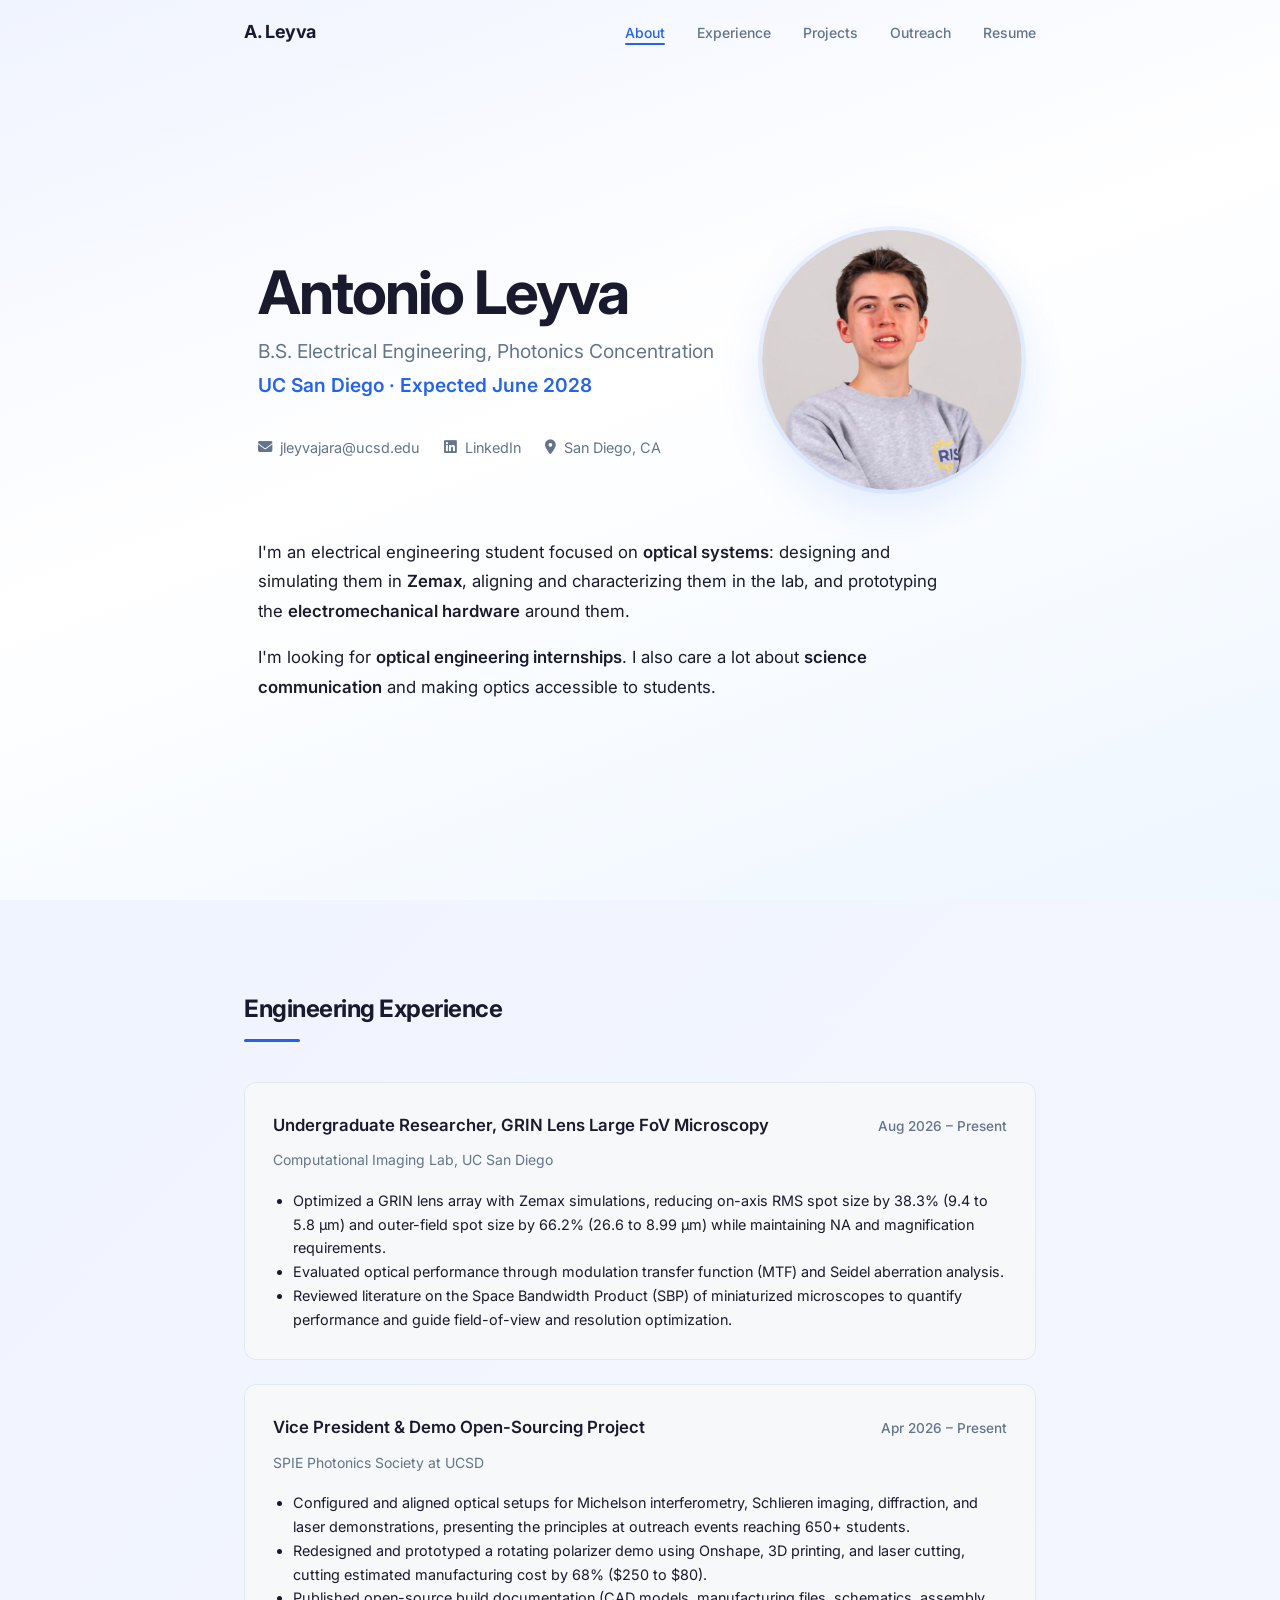
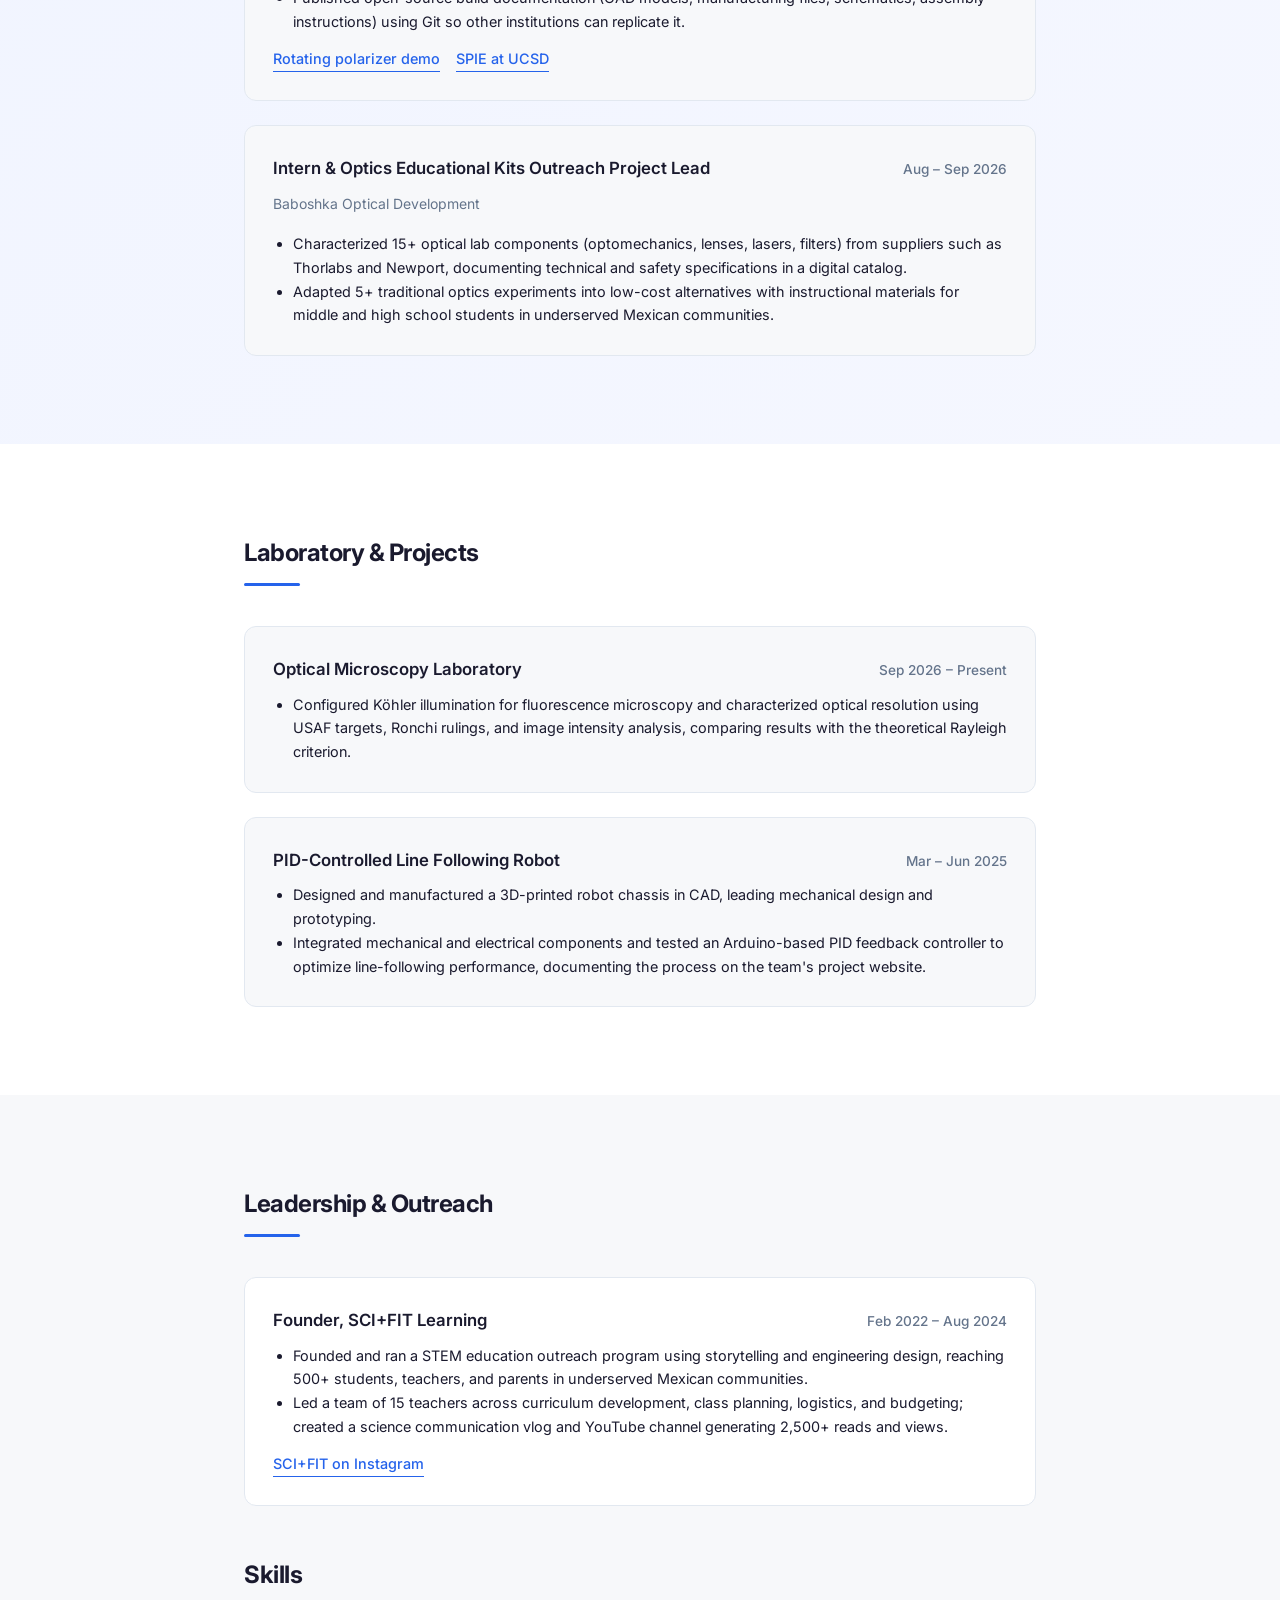
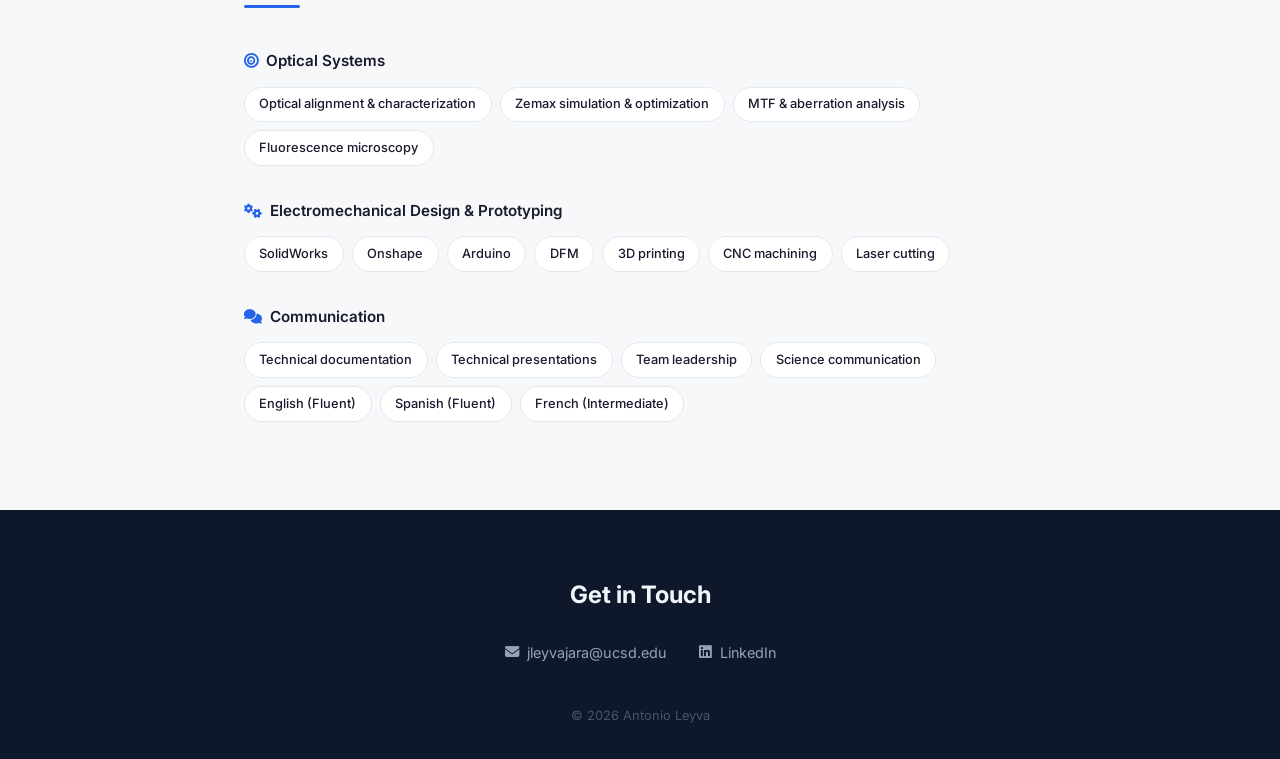
==== index.html @ d6624aae "Personal Portfolio Website V1 First version/draft of the website using my resume info" ====
<!DOCTYPE html>
<html lang="en">
<head>
  <meta charset="UTF-8">
  <meta name="viewport" content="width=device-width, initial-scale=1.0">
  <title>Antonio Leyva – Photonics &amp; Optical Engineering</title>
  <meta name="description" content="Antonio Leyva – B.S. Electrical Engineering (Photonics) student at UC San Diego. Optical design, microscopy, and hands-on prototyping.">
  <link rel="icon" href="data:image/svg+xml,<svg xmlns=%22http://www.w3.org/2000/svg%22 viewBox=%220 0 100 100%22><text y=%22.9em%22 font-size=%2290%22>🔬</text></svg>">
  <link rel="preconnect" href="https://fonts.googleapis.com">
  <link rel="preconnect" href="https://fonts.gstatic.com" crossorigin>
  <link href="https://fonts.googleapis.com/css2?family=Inter:wght@300;400;500;600;700&display=swap" rel="stylesheet">
  <link rel="stylesheet" href="https://cdnjs.cloudflare.com/ajax/libs/font-awesome/6.5.1/css/all.min.css">
  <link rel="stylesheet" href="style.css">
</head>
<body>

  <nav class="nav" id="nav">
    <div class="nav-container">
      <a href="#hero" class="nav-logo">A. Leyva</a>
      <button class="hamburger" id="hamburger" aria-label="Toggle menu" aria-expanded="false">
        <span></span>
        <span></span>
        <span></span>
      </button>
      <div class="nav-menu" id="nav-menu">
        <ul class="nav-links">
          <li><a href="#hero">About</a></li>
          <li><a href="#experience">Experience</a></li>
          <li><a href="#projects">Projects</a></li>
          <li><a href="#leadership">Outreach</a></li>
          <li><a href="resume.html">Resume</a></li>
        </ul>
      </div>
    </div>
  </nav>

  <section class="hero" id="hero">
    <div class="container">
      <div class="hero-grid">
        <div class="hero-content">
          <h1 class="hero-name anim-hero" style="--delay: 0">Antonio Leyva</h1>
          <p class="hero-title anim-hero" style="--delay: 1">B.S. Electrical Engineering, Photonics Concentration</p>
          <p class="hero-affiliation anim-hero" style="--delay: 2">UC San Diego &middot; Expected June 2028</p>
          <div class="hero-links anim-hero" style="--delay: 3">
            <a href="mailto:jleyvajara@ucsd.edu" class="hero-link">
              <i class="fas fa-envelope"></i> jleyvajara@ucsd.edu
            </a>
            <a href="https://linkedin.com/in/antonioleyvajara" target="_blank" rel="noopener" class="hero-link">
              <i class="fab fa-linkedin"></i> LinkedIn
            </a>
            <span class="hero-link-text">
              <i class="fas fa-location-dot"></i> San Diego, CA
            </span>
          </div>
        </div>
        <div class="hero-photo anim-hero" style="--delay: 2">
          <img src="images/profile.png" alt="Antonio Leyva" width="260" height="260" style="object-position: center 20%;" onerror="this.parentElement.style.display='none'">
        </div>
      </div>
      <div class="hero-about reveal" style="--delay: 4">
        <p>
          I'm an electrical engineering student focused on <strong>optical systems</strong>: designing and simulating
          them in <strong>Zemax</strong>, aligning and characterizing them in the lab, and prototyping the
          <strong>electromechanical hardware</strong> around them.
        </p>
        <p>
          I'm looking for <strong>optical engineering internships</strong>. I also care a lot about
          <strong>science communication</strong> and making optics accessible to students.
        </p>
      </div>
    </div>
  </section>

  <section class="section news-section" id="experience">
    <div class="container">
      <h2 class="section-title reveal">Engineering Experience</h2>

      <div class="experience-card reveal" style="margin-bottom: 1.5rem;">
        <div class="experience-header">
          <h3>Undergraduate Researcher, GRIN Lens Large FoV Microscopy</h3>
          <span class="experience-date">Aug 2026 – Present</span>
        </div>
        <p class="experience-company">Computational Imaging Lab, UC San Diego</p>
        <ul class="experience-details">
          <li>Optimized a GRIN lens array with Zemax simulations, reducing on-axis RMS spot size by 38.3% (9.4 to 5.8 &micro;m) and outer-field spot size by 66.2% (26.6 to 8.99 &micro;m) while maintaining NA and magnification requirements.</li>
          <li>Evaluated optical performance through modulation transfer function (MTF) and Seidel aberration analysis.</li>
          <li>Reviewed literature on the Space Bandwidth Product (SBP) of miniaturized microscopes to quantify performance and guide field-of-view and resolution optimization.</li>
        </ul>
      </div>

      <div class="experience-card reveal" style="margin-bottom: 1.5rem;">
        <div class="experience-header">
          <h3>Vice President &amp; Demo Open-Sourcing Project</h3>
          <span class="experience-date">Apr 2026 – Present</span>
        </div>
        <p class="experience-company">SPIE Photonics Society at UCSD</p>
        <ul class="experience-details">
          <li>Configured and aligned optical setups for Michelson interferometry, Schlieren imaging, diffraction, and laser demonstrations, presenting the principles at outreach events reaching 650+ students.</li>
          <li>Redesigned and prototyped a rotating polarizer demo using Onshape, 3D printing, and laser cutting, cutting estimated manufacturing cost by 68% ($250 to $80).</li>
          <li>Published open-source build documentation (CAD models, manufacturing files, schematics, assembly instructions) using Git so other institutions can replicate it.</li>
        </ul>
        <div class="project-links">
          <a href="https://photonicsatucsd.com/demos/rotating-polarizer/" target="_blank" rel="noopener" class="inline-link">Rotating polarizer demo</a>
          <a href="https://photonicsatucsd.com/" target="_blank" rel="noopener" class="inline-link">SPIE at UCSD</a>
        </div>
      </div>

      <div class="experience-card reveal">
        <div class="experience-header">
          <h3>Intern &amp; Optics Educational Kits Outreach Project Lead</h3>
          <span class="experience-date">Aug – Sep 2026</span>
        </div>
        <p class="experience-company">Baboshka Optical Development</p>
        <ul class="experience-details">
          <li>Characterized 15+ optical lab components (optomechanics, lenses, lasers, filters) from suppliers such as Thorlabs and Newport, documenting technical and safety specifications in a digital catalog.</li>
          <li>Adapted 5+ traditional optics experiments into low-cost alternatives with instructional materials for middle and high school students in underserved Mexican communities.</li>
        </ul>
      </div>
    </div>
  </section>

  <section class="section" id="projects">
    <div class="container">
      <h2 class="section-title reveal">Laboratory &amp; Projects</h2>

      <div class="experience-card reveal" style="margin-bottom: 1.5rem;">
        <div class="experience-header">
          <h3>Optical Microscopy Laboratory</h3>
          <span class="experience-date">Sep 2026 – Present</span>
        </div>
        <ul class="experience-details">
          <li>Configured K&ouml;hler illumination for fluorescence microscopy and characterized optical resolution using USAF targets, Ronchi rulings, and image intensity analysis, comparing results with the theoretical Rayleigh criterion.</li>
        </ul>
      </div>

      <div class="experience-card reveal">
        <div class="experience-header">
          <h3>PID-Controlled Line Following Robot</h3>
          <span class="experience-date">Mar – Jun 2025</span>
        </div>
        <ul class="experience-details">
          <li>Designed and manufactured a 3D-printed robot chassis in CAD, leading mechanical design and prototyping.</li>
          <li>Integrated mechanical and electrical components and tested an Arduino-based PID feedback controller to optimize line-following performance, documenting the process on the team's project website.</li>
        </ul>
      </div>
    </div>
  </section>

  <section class="section section-alt" id="leadership">
    <div class="container">
      <h2 class="section-title reveal">Leadership &amp; Outreach</h2>

      <div class="experience-card reveal" style="background: var(--color-bg);">
        <div class="experience-header">
          <h3>Founder, SCI+FIT Learning</h3>
          <span class="experience-date">Feb 2022 – Aug 2024</span>
        </div>
        <ul class="experience-details">
          <li>Founded and ran a STEM education outreach program using storytelling and engineering design, reaching 500+ students, teachers, and parents in underserved Mexican communities.</li>
          <li>Led a team of 15 teachers across curriculum development, class planning, logistics, and budgeting; created a science communication vlog and YouTube channel generating 2,500+ reads and views.</li>
        </ul>
        <div class="project-links">
          <a href="https://www.instagram.com/scifit.learning/" target="_blank" rel="noopener" class="inline-link">SCI+FIT on Instagram</a>
        </div>
      </div>

      <h2 class="section-title reveal" style="margin-top: 3rem;">Skills</h2>
      <div class="skills-grid reveal">
        <div class="skill-category">
          <h4><i class="fas fa-bullseye"></i> Optical Systems</h4>
          <div class="skill-tags">
            <span class="skill-tag">Optical alignment &amp; characterization</span>
            <span class="skill-tag">Zemax simulation &amp; optimization</span>
            <span class="skill-tag">MTF &amp; aberration analysis</span>
            <span class="skill-tag">Fluorescence microscopy</span>
          </div>
        </div>
        <div class="skill-category">
          <h4><i class="fas fa-gears"></i> Electromechanical Design &amp; Prototyping</h4>
          <div class="skill-tags">
            <span class="skill-tag">SolidWorks</span>
            <span class="skill-tag">Onshape</span>
            <span class="skill-tag">Arduino</span>
            <span class="skill-tag">DFM</span>
            <span class="skill-tag">3D printing</span>
            <span class="skill-tag">CNC machining</span>
            <span class="skill-tag">Laser cutting</span>
          </div>
        </div>
        <div class="skill-category">
          <h4><i class="fas fa-comments"></i> Communication</h4>
          <div class="skill-tags">
            <span class="skill-tag">Technical documentation</span>
            <span class="skill-tag">Technical presentations</span>
            <span class="skill-tag">Team leadership</span>
            <span class="skill-tag">Science communication</span>
            <span class="skill-tag">English (Fluent)</span>
            <span class="skill-tag">Spanish (Fluent)</span>
            <span class="skill-tag">French (Intermediate)</span>
          </div>
        </div>
      </div>
    </div>
  </section>

  <footer class="footer" id="contact">
    <div class="container">
      <h2 class="footer-title">Get in Touch</h2>
      <div class="footer-links">
        <a href="mailto:jleyvajara@ucsd.edu"><i class="fas fa-envelope"></i> jleyvajara@ucsd.edu</a>
        <a href="https://linkedin.com/in/antonioleyvajara" target="_blank" rel="noopener"><i class="fab fa-linkedin"></i> LinkedIn</a>
      </div>
      <p class="footer-copy">&copy; 2026 Antonio Leyva</p>
    </div>
  </footer>

  <script src="main.js"></script>
</body>
</html>
---- style.css ----
/* ================================================
   CSS Custom Properties
   ================================================ */
:root {
  --color-bg: #ffffff;
  --color-bg-alt: #f7f8fa;
  --color-text: #1a1a2e;
  --color-text-secondary: #64748b;
  --color-accent: #2563eb;
  --color-accent-light: #eff6ff;
  --color-border: #e2e8f0;
  --color-gold: #b45309;
  --color-gold-bg: #fef3c7;
  --color-footer-bg: #0f172a;
  --color-footer-text: #94a3b8;

  --font: 'Inter', -apple-system, BlinkMacSystemFont, 'Segoe UI', sans-serif;

  --ease-out-expo: cubic-bezier(0.16, 1, 0.3, 1);
  --ease-out-back: cubic-bezier(0.34, 1.56, 0.64, 1);
  --ease-smooth: cubic-bezier(0.4, 0, 0.2, 1);

  --container: 840px;
  --section-py: 5.5rem;
}

/* ================================================
   Reset & Base
   ================================================ */
*, *::before, *::after { margin: 0; padding: 0; box-sizing: border-box; }

html {
  scroll-behavior: smooth;
  scroll-padding-top: 5rem;
  -webkit-text-size-adjust: 100%;
}

body {
  font-family: var(--font);
  font-size: 1rem;
  line-height: 1.75;
  color: var(--color-text);
  background: var(--color-bg);
  -webkit-font-smoothing: antialiased;
  -moz-osx-font-smoothing: grayscale;
  overflow-x: hidden;
}

a {
  color: var(--color-accent);
  text-decoration: none;
  transition: color 0.3s var(--ease-smooth);
}
a:hover { color: #1d4ed8; }

ul { list-style: none; }
img { max-width: 100%; display: block; }

::selection {
  background: var(--color-accent);
  color: #fff;
}

/* ================================================
   Layout
   ================================================ */
.container {
  max-width: var(--container);
  margin: 0 auto;
  padding: 0 1.5rem;
}

.section {
  padding: var(--section-py) 0;
}

.section-alt {
  background: var(--color-bg-alt);
}

.section-title {
  font-size: 1.5rem;
  font-weight: 700;
  margin-bottom: 2.5rem;
  position: relative;
  padding-bottom: 0.75rem;
  letter-spacing: -0.02em;
}

.section-title::after {
  content: '';
  position: absolute;
  bottom: 0;
  left: 0;
  width: 2.5rem;
  height: 3px;
  background: var(--color-accent);
  border-radius: 2px;
  transition: width 0.6s var(--ease-out-expo);
}

.section-title.visible::after {
  width: 3.5rem;
}

.subsection-title {
  font-size: 1.2rem;
  font-weight: 600;
  margin-top: 3rem;
  margin-bottom: 1.5rem;
}

/* ================================================
   Navigation
   ================================================ */
.nav {
  position: fixed;
  top: 0;
  left: 0;
  right: 0;
  z-index: 1000;
  padding: 1rem 0;
  transition: background 0.5s var(--ease-smooth),
              padding 0.5s var(--ease-smooth),
              box-shadow 0.5s var(--ease-smooth);
}

.nav.scrolled {
  background: rgba(255, 255, 255, 0.88);
  backdrop-filter: blur(20px);
  -webkit-backdrop-filter: blur(20px);
  box-shadow: 0 1px 3px rgba(0, 0, 0, 0.04);
  padding: 0.65rem 0;
}

.nav-container {
  max-width: var(--container);
  margin: 0 auto;
  padding: 0 1.5rem;
  display: flex;
  align-items: center;
  justify-content: space-between;
}

.nav-logo {
  font-size: 1.125rem;
  font-weight: 700;
  color: var(--color-text);
  letter-spacing: -0.02em;
}
.nav-logo:hover { color: var(--color-accent); }

.nav-links {
  display: flex;
  gap: 2rem;
}

.nav-links a {
  font-size: 0.875rem;
  font-weight: 500;
  color: var(--color-text-secondary);
  position: relative;
}

.nav-links a::after {
  content: '';
  position: absolute;
  bottom: -4px;
  left: 0;
  width: 0;
  height: 2px;
  background: var(--color-accent);
  border-radius: 1px;
  transition: width 0.35s var(--ease-out-expo);
}

.nav-links a:hover,
.nav-links a.active {
  color: var(--color-accent);
}
.nav-links a:hover::after,
.nav-links a.active::after {
  width: 100%;
}

/* Hamburger */
.hamburger {
  display: none;
  flex-direction: column;
  gap: 5px;
  background: none;
  border: none;
  cursor: pointer;
  padding: 4px;
  z-index: 1001;
}

.hamburger span {
  display: block;
  width: 22px;
  height: 2px;
  background: var(--color-text);
  border-radius: 2px;
  transition: all 0.4s var(--ease-out-expo);
  transform-origin: center;
}

.hamburger.active span:nth-child(1) {
  transform: rotate(45deg) translate(5px, 5px);
}
.hamburger.active span:nth-child(2) {
  opacity: 0;
  transform: scaleX(0);
}
.hamburger.active span:nth-child(3) {
  transform: rotate(-45deg) translate(5px, -5px);
}

/* Mobile overlay */
.nav-menu {
  display: flex;
}

/* ================================================
   Hero
   ================================================ */
.hero {
  min-height: 100vh;
  min-height: 100dvh;
  display: flex;
  align-items: center;
  background: linear-gradient(160deg, #f0f4ff 0%, #ffffff 45%, #eef6ff 100%);
  padding: 6rem 0 4rem;
}

.hero-grid {
  display: flex;
  align-items: center;
  justify-content: space-between;
  gap: 3rem;
}

.hero-content {
  max-width: 520px;
  flex: 1;
}

.hero-photo {
  flex-shrink: 0;
}

.hero-photo img {
  width: 260px;
  height: 260px;
  border-radius: 50%;
  object-fit: cover;
  box-shadow: 0 16px 48px rgba(37, 99, 235, 0.12), 0 0 0 4px rgba(37, 99, 235, 0.08);
  transition: transform 0.6s var(--ease-out-expo),
              box-shadow 0.6s var(--ease-out-expo);
}

.hero-photo img:hover {
  transform: scale(1.04) rotate(1deg);
  box-shadow: 0 20px 56px rgba(37, 99, 235, 0.18), 0 0 0 4px rgba(37, 99, 235, 0.12);
}

.hero-name {
  font-size: clamp(2.5rem, 7vw, 3.75rem);
  font-weight: 700;
  letter-spacing: -0.035em;
  line-height: 1.1;
  margin-bottom: 0.75rem;
}

.hero-title {
  font-size: clamp(1rem, 2.5vw, 1.2rem);
  color: var(--color-text-secondary);
  font-weight: 400;
  line-height: 1.5;
  margin-bottom: 0.2rem;
}

.hero-affiliation {
  font-size: clamp(1rem, 2.5vw, 1.2rem);
  color: var(--color-accent);
  font-weight: 600;
  margin-bottom: 2rem;
}

.hero-affiliation-compact {
  margin-bottom: 1rem;
}

.hero-links {
  display: flex;
  flex-wrap: wrap;
  gap: 1.5rem;
  align-items: center;
}

.hero-link,
.hero-link-text {
  display: inline-flex;
  align-items: center;
  gap: 0.5rem;
  font-size: 0.9rem;
  color: var(--color-text-secondary);
  transition: color 0.3s var(--ease-smooth);
}
.hero-link:hover { color: var(--color-accent); }

/* Hero entrance animation */
.anim-hero {
  opacity: 0;
  transform: translateY(28px);
  animation: heroIn 0.95s var(--ease-out-expo) forwards;
  animation-delay: calc(var(--delay) * 0.13s + 0.15s);
}

@keyframes heroIn {
  to {
    opacity: 1;
    transform: translateY(0);
  }
}

/* ================================================
   Hero About (below photo and background)
   ================================================ */
.hero-about {
  font-size: 1.05rem;
  max-width: 680px;
  margin-top: 3rem;
  opacity: 0;
  transform: translateY(28px);
  animation: heroIn 0.95s var(--ease-out-expo) forwards;
  animation-delay: calc(var(--delay) * 0.13s + 0.15s);
}

.hero-about strong {
  font-weight: 600;
}

.hero-about p:first-child {
  margin-bottom: 1.1rem;
}

/* ================================================
   Timeline (Education)
   ================================================ */
.timeline {
  position: relative;
  padding-left: 2rem;
}

.timeline::before {
  content: '';
  position: absolute;
  left: 6px;
  top: 8px;
  bottom: 8px;
  width: 2px;
  background: var(--color-border);
}

.timeline-item {
  position: relative;
  padding-bottom: 2.5rem;
}
.timeline-item:last-child { padding-bottom: 0; }

.timeline-dot {
  position: absolute;
  left: -2rem;
  top: 6px;
  width: 14px;
  height: 14px;
  border-radius: 50%;
  background: var(--color-bg-alt);
  border: 3px solid var(--color-accent);
  z-index: 1;
  transform: scale(0);
  transition: transform 0.5s var(--ease-out-back),
              background 0.3s var(--ease-smooth);
}

.timeline-item.visible .timeline-dot {
  transform: scale(1);
}

.timeline-item:hover .timeline-dot {
  background: var(--color-accent);
}

.timeline-header {
  display: flex;
  justify-content: space-between;
  align-items: baseline;
  flex-wrap: wrap;
  gap: 0.5rem;
  margin-bottom: 0.25rem;
}

.timeline-header h3 {
  font-size: 1.1rem;
  font-weight: 600;
}

.timeline-date {
  font-size: 0.85rem;
  color: var(--color-text-secondary);
  font-weight: 500;
  white-space: nowrap;
}

.timeline-degree {
  font-size: 0.95rem;
  margin-bottom: 0.1rem;
}

.timeline-location {
  font-size: 0.85rem;
  color: var(--color-text-secondary);
}

/* ================================================
   Research Cards
   ================================================ */
.research-card {
  background: var(--color-bg);
  border: 1px solid var(--color-border);
  border-radius: 12px;
  padding: 1.75rem;
  margin-bottom: 1.5rem;
  display: grid;
  grid-template-columns: 180px 1fr;
  gap: 1.5rem;
  align-items: start;
  transition: transform 0.45s var(--ease-out-expo),
              box-shadow 0.45s var(--ease-out-expo),
              border-color 0.35s var(--ease-smooth);
}

.research-card:last-child { margin-bottom: 0; }

.research-card:hover {
  transform: translateY(-4px);
  box-shadow: 0 12px 36px rgba(0, 0, 0, 0.07);
  border-color: var(--color-accent);
}

.research-header {
  display: flex;
  justify-content: space-between;
  align-items: center;
  flex-wrap: wrap;
  gap: 0.75rem;
  margin-bottom: 1rem;
}

.research-header h3 {
  font-size: 1.05rem;
  font-weight: 600;
  flex: 1;
  min-width: 200px;
}

.paper-link {
  display: inline-flex;
  align-items: center;
  gap: 0.4rem;
  padding: 0.4rem 0.8rem;
  font-size: 0.85rem;
  font-weight: 500;
  color: var(--color-accent);
  text-decoration: none;
  border: 1px solid var(--color-accent);
  border-radius: 6px;
  transition: all 0.25s var(--ease-smooth);
  white-space: nowrap;
}

.paper-link:hover {
  background: var(--color-accent);
  color: white;
}

.research-date {
  font-size: 0.85rem;
  color: var(--color-text-secondary);
  font-weight: 500;
  white-space: nowrap;
}

.research-meta {
  display: flex;
  flex-wrap: wrap;
  gap: 0.5rem;
  font-size: 0.875rem;
  margin-bottom: 1rem;
}

.research-meta span {
  display: inline-flex;
  align-items: center;
  padding: 0.25rem 0.6rem;
  color: var(--color-text-secondary);
  background: var(--color-bg-alt);
  border: 1px solid var(--color-border);
  border-radius: 999px;
  line-height: 1.4;
}

.research-details {
  padding-left: 1.25rem;
  list-style: disc;
}

.research-details li {
  font-size: 0.9rem;
  margin-bottom: 0.35rem;
  line-height: 1.65;
}
.research-details li:last-child { margin-bottom: 0; }

.research-figure {
  width: 180px;
  height: 130px;
}

.research-figure img {
  width: 100%;
  height: 100%;
  object-fit: contain;
  background: var(--color-bg-alt);
  border-radius: 8px;
  border: 1px solid var(--color-border);
}

.research-abstract {
  font-size: 0.95rem;
  line-height: 1.7;
  color: var(--color-text);
}

/* ================================================
   News Section
   ================================================ */
.news-section {
  background: linear-gradient(135deg, #f0f4ff 0%, #f5f7ff 100%);
}

.news-card {
  background: var(--color-bg);
  border: 1px solid var(--color-border);
  border-radius: 12px;
  padding: 2rem;
  box-shadow: 0 4px 16px rgba(37, 99, 235, 0.06);
  transition: all 0.35s var(--ease-smooth);
}

.news-card:hover {
  box-shadow: 0 12px 32px rgba(37, 99, 235, 0.1);
  border-color: var(--color-accent);
  transform: translateY(-2px);
}

.news-list {
  list-style: none;
  padding: 0;
}

.news-list li {
  display: flex;
  gap: 1.5rem;
  padding: 1rem 0;
  border-bottom: 1px solid var(--color-border);
  align-items: flex-start;
}

.news-list li:last-child {
  border-bottom: none;
  padding-bottom: 0;
}

.news-date {
  font-size: 0.85rem;
  font-weight: 600;
  color: var(--color-accent);
  white-space: nowrap;
  padding-top: 0.1rem;
  flex: 0 0 8rem;
}

.news-text {
  font-size: 0.95rem;
  line-height: 1.6;
  color: var(--color-text);
  flex: 1;
  min-width: 0;
}

.news-text strong {
  font-weight: 600;
  color: var(--color-text);
}

/* ================================================
   Publications
   ================================================ */
.pub-item {
  padding: 1.4rem 1.5rem;
  border-left: 3px solid var(--color-border);
  margin-bottom: 1.25rem;
  border-radius: 0 8px 8px 0;
  transition: border-color 0.35s var(--ease-smooth),
              background 0.35s var(--ease-smooth),
              padding-left 0.35s var(--ease-out-expo);
}

.pub-item:hover {
  border-left-color: var(--color-accent);
  background: rgba(37, 99, 235, 0.025);
  padding-left: 1.75rem;
}

.pub-text p {
  font-size: 0.95rem;
  line-height: 1.7;
  margin-bottom: 0.6rem;
}

.badge {
  display: inline-block;
  font-size: 0.75rem;
  font-weight: 600;
  padding: 0.2rem 0.7rem;
  border-radius: 20px;
  background: var(--color-accent-light);
  color: var(--color-accent);
  letter-spacing: 0.01em;
}

.badge-gold {
  background: var(--color-gold-bg);
  color: var(--color-gold);
}

/* ================================================
   Experience
   ================================================ */
.experience-card {
  background: var(--color-bg-alt);
  border: 1px solid var(--color-border);
  border-radius: 12px;
  padding: 1.75rem;
  transition: transform 0.45s var(--ease-out-expo),
              box-shadow 0.45s var(--ease-out-expo);
}

.experience-card:hover {
  transform: translateY(-3px);
  box-shadow: 0 8px 28px rgba(0, 0, 0, 0.05);
}

.experience-header {
  display: flex;
  justify-content: space-between;
  align-items: baseline;
  flex-wrap: wrap;
  gap: 0.75rem;
  margin-bottom: 0.5rem;
}

.experience-header h3 {
  font-size: 1.05rem;
  font-weight: 600;
}

.experience-date {
  font-size: 0.85rem;
  color: var(--color-text-secondary);
  font-weight: 500;
}

.experience-company {
  font-size: 0.875rem;
  color: var(--color-text-secondary);
  margin-bottom: 1rem;
}

.experience-details {
  padding-left: 1.25rem;
  list-style: disc;
}

.experience-details li {
  font-size: 0.9rem;
  line-height: 1.65;
}

.inline-link {
  color: var(--color-accent);
  text-decoration: none;
  font-weight: 500;
  border-bottom: 1px solid var(--color-accent);
  transition: opacity 0.25s var(--ease-smooth);
}

.inline-link:hover {
  opacity: 0.8;
}

.experience-card-with-image {
  display: flex;
  gap: 1.5rem;
  align-items: flex-start;
}

.experience-card-image {
  flex-shrink: 0;
  width: 140px;
}

.experience-card-image img {
  width: 100%;
  height: auto;
  border-radius: 8px;
  border: 1px solid var(--color-border);
}

.experience-card-content {
  flex: 1;
  min-width: 0;
}

@media (max-width: 768px) {
  .experience-card-with-image {
    flex-direction: column;
  }

  .experience-card-image {
    width: 100%;
  }
}

/* ================================================
   Resume
   ================================================ */
.resume-download-card {
  display: flex;
  justify-content: space-between;
  align-items: center;
  gap: 1.5rem;
  background: var(--color-bg-alt);
  border: 1px solid var(--color-border);
  border-radius: 12px;
  padding: 1.75rem;
  margin-bottom: 2.5rem;
  transition: transform 0.45s var(--ease-out-expo),
              box-shadow 0.45s var(--ease-out-expo),
              border-color 0.35s var(--ease-smooth);
}

.resume-download-card:hover {
  transform: translateY(-3px);
  box-shadow: 0 10px 30px rgba(0, 0, 0, 0.06);
  border-color: var(--color-accent);
}

.resume-download-label {
  font-size: 0.78rem;
  font-weight: 700;
  color: var(--color-accent);
  text-transform: uppercase;
  letter-spacing: 0.08em;
  margin-bottom: 0.35rem;
}

.resume-download-card h3 {
  font-size: 1.1rem;
  font-weight: 600;
  margin-bottom: 0.35rem;
}

.resume-download-card p:not(.resume-download-label) {
  font-size: 0.92rem;
  color: var(--color-text-secondary);
  line-height: 1.6;
}

.resume-download-btn {
  display: inline-flex;
  align-items: center;
  justify-content: center;
  gap: 0.45rem;
  flex-shrink: 0;
  min-height: 2.75rem;
  padding: 0.65rem 1rem;
  border-radius: 8px;
  background: var(--color-accent);
  color: #ffffff;
  font-size: 0.9rem;
  font-weight: 600;
  white-space: nowrap;
  transition: transform 0.25s var(--ease-smooth),
              box-shadow 0.25s var(--ease-smooth),
              background 0.25s var(--ease-smooth);
}

.resume-download-btn:hover {
  background: #1d4ed8;
  color: #ffffff;
  transform: translateY(-2px);
  box-shadow: 0 8px 20px rgba(37, 99, 235, 0.22);
}

.education-list {
  display: grid;
  gap: 1rem;
}

.education-item {
  background: var(--color-bg);
  border: 1px solid var(--color-border);
  border-radius: 12px;
  padding: 1.35rem 1.5rem;
  transition: transform 0.45s var(--ease-out-expo),
              box-shadow 0.45s var(--ease-out-expo),
              border-color 0.35s var(--ease-smooth);
}

.education-item:hover {
  transform: translateY(-3px);
  box-shadow: 0 8px 28px rgba(0, 0, 0, 0.05);
  border-color: var(--color-accent);
}

.education-header {
  display: flex;
  justify-content: space-between;
  align-items: baseline;
  flex-wrap: wrap;
  gap: 0.5rem 1rem;
  margin-bottom: 0.35rem;
}

.education-header h4 {
  font-size: 1rem;
  font-weight: 600;
  line-height: 1.45;
}

.education-date {
  font-size: 0.85rem;
  color: var(--color-text-secondary);
  font-weight: 500;
}

.education-school {
  font-size: 0.92rem;
  color: var(--color-text-secondary);
}

/* ================================================
   Interests (single boxed row)
   ================================================ */
/* subtitle removed — no dedicated styles needed */

.interests-box {
  background: var(--color-bg-alt);
  border: 1px solid var(--color-border);
  border-radius: 12px;
  padding: 1rem 1.25rem;
}

.interests-row {
  display: flex;
  justify-content: center;
  align-items: center;
  gap: 1rem;
}

.interests-row img {
  width: 120px;
  height: 120px;
  object-fit: cover;
  border-radius: 8px;
  border: 1px solid var(--color-border);
  transition: transform 0.25s var(--ease-smooth);
}

.interests-row img:hover {
  transform: scale(1.06);
}

@media (max-width: 1024px) {
  .interests-row img {
    width: 100px;
    height: 100px;
  }
}

@media (max-width: 768px) {
  .interests-row img {
    width: 84px;
    height: 84px;
  }
}

@media (max-width: 480px) {
  .interests-row {
    gap: 0.5rem;
  }
  .interests-row img {
    width: 68px;
    height: 68px;
  }
}

/* ================================================
   Skills
   ================================================ */
.skills-grid {
  display: grid;
  gap: 2rem;
}

.skill-category h4 {
  font-size: 0.95rem;
  font-weight: 600;
  margin-bottom: 0.75rem;
  display: flex;
  align-items: center;
  gap: 0.5rem;
}

.skill-category h4 i {
  color: var(--color-accent);
  font-size: 0.9rem;
}

.skill-tags {
  display: flex;
  flex-wrap: wrap;
  gap: 0.5rem;
}

.skill-tag {
  display: inline-block;
  font-size: 0.8rem;
  font-weight: 500;
  padding: 0.35rem 0.9rem;
  border-radius: 20px;
  background: var(--color-bg);
  border: 1px solid var(--color-border);
  color: var(--color-text);
  transition: all 0.35s var(--ease-out-back);
  cursor: default;
}

.skill-tag:hover {
  border-color: var(--color-accent);
  color: var(--color-accent);
  transform: translateY(-2px);
  box-shadow: 0 4px 14px rgba(37, 99, 235, 0.12);
}

/* ================================================
   Footer
   ================================================ */
.footer {
  background: var(--color-footer-bg);
  color: var(--color-footer-text);
  padding: 4rem 0 2rem;
  text-align: center;
}

.footer-title {
  font-size: 1.5rem;
  font-weight: 700;
  color: #f1f5f9;
  margin-bottom: 1.5rem;
}

.footer-links {
  display: flex;
  justify-content: center;
  flex-wrap: wrap;
  gap: 2rem;
  margin-bottom: 2.5rem;
}

.footer-links a {
  display: inline-flex;
  align-items: center;
  gap: 0.5rem;
  font-size: 0.9rem;
  color: var(--color-footer-text);
  transition: color 0.3s var(--ease-smooth);
}
.footer-links a:hover { color: #ffffff; }

.footer-copy {
  font-size: 0.8rem;
  color: #475569;
}

/* ================================================
   Scroll Reveal
   ================================================ */
.reveal {
  opacity: 0;
  transform: translateY(32px);
  transition: opacity 0.85s var(--ease-out-expo),
              transform 0.85s var(--ease-out-expo);
  transition-delay: calc(var(--delay, 0) * 0.1s);
}

.reveal.visible {
  opacity: 1;
  transform: translateY(0);
}

/* ================================================
   Reduced Motion
   ================================================ */
@media (prefers-reduced-motion: reduce) {
  html { scroll-behavior: auto; }

  .reveal,
  .anim-hero {
    opacity: 1 !important;
    transform: none !important;
    animation: none !important;
    transition: none !important;
  }

  .timeline-dot {
    transform: scale(1) !important;
    transition: none !important;
  }
}

/* ================================================
   Responsive – Tablet
   ================================================ */
@media (max-width: 768px) {
  :root {
    --section-py: 3.5rem;
  }

  /* Nav mobile menu */
  .hamburger {
    display: flex;
  }

  .nav-menu {
    position: fixed;
    inset: 0;
    background: rgba(255, 255, 255, 0.97);
    backdrop-filter: blur(24px);
    -webkit-backdrop-filter: blur(24px);
    display: flex;
    align-items: center;
    justify-content: center;
    opacity: 0;
    pointer-events: none;
    transition: opacity 0.45s var(--ease-out-expo);
  }

  .nav-menu.open {
    opacity: 1;
    pointer-events: all;
  }

  .nav-links {
    flex-direction: column;
    align-items: center;
    gap: 2.25rem;
  }

  .nav-links a {
    font-size: 1.3rem;
  }

  /* Hero */
  .hero {
    min-height: 85vh;
    min-height: 85dvh;
    padding: 5rem 0 3rem;
  }

  .hero-grid {
    flex-direction: column-reverse;
    text-align: center;
    gap: 2rem;
  }

  .hero-photo img {
    width: 180px;
    height: 180px;
  }

  .hero-links {
    flex-direction: column;
    gap: 0.75rem;
    align-items: center;
  }

  /* Timeline */
  .timeline-header {
    flex-direction: column;
    gap: 0.15rem;
  }

  /* Research */
  .research-header {
    flex-direction: column;
    align-items: flex-start;
    gap: 0.25rem;
  }

  .research-card {
    grid-template-columns: 140px 1fr;
    gap: 1rem;
    padding: 1.25rem;
  }

  .research-figure {
    width: 140px;
    height: 110px;
  }

  .research-figure img {
    max-height: none;
  }

  /* Experience */
  .experience-header {
    flex-direction: column;
    gap: 0.25rem;
  }

  /* Resume */
  .resume-download-card {
    align-items: flex-start;
    flex-direction: column;
    padding: 1.25rem;
  }

  .resume-download-btn {
    width: 100%;
  }

  .education-header {
    flex-direction: column;
    gap: 0.15rem;
  }

  /* Footer */
  .footer-links {
    flex-direction: column;
    gap: 1rem;
  }
}

/* ================================================
   Responsive – Phone
   ================================================ */
@media (max-width: 480px) {
  :root {
    --section-py: 2.5rem;
  }

  .container {
    padding: 0 1.15rem;
  }

  .section-title {
    font-size: 1.3rem;
    margin-bottom: 2rem;
  }

  .research-card,
  .experience-card,
  .resume-download-card,
  .education-item {
    padding: 1rem;
  }

  .research-card {
    grid-template-columns: 96px 1fr;
    gap: 0.8rem;
  }

  .research-header h3 {
    min-width: 0;
  }

  .research-figure {
    width: 96px;
    height: 82px;
  }

  .pub-item {
    padding: 1rem;
  }

  .timeline {
    padding-left: 1.5rem;
  }

  .timeline-dot {
    left: -1.5rem;
    width: 12px;
    height: 12px;
  }
}

/* Added for portfolio: skills block + hero without photo */
.skills-grid { margin-top: 0.5rem; }
.project-links { margin-top: 0.75rem; display: flex; gap: 1rem; flex-wrap: wrap; font-size: 0.9rem; }
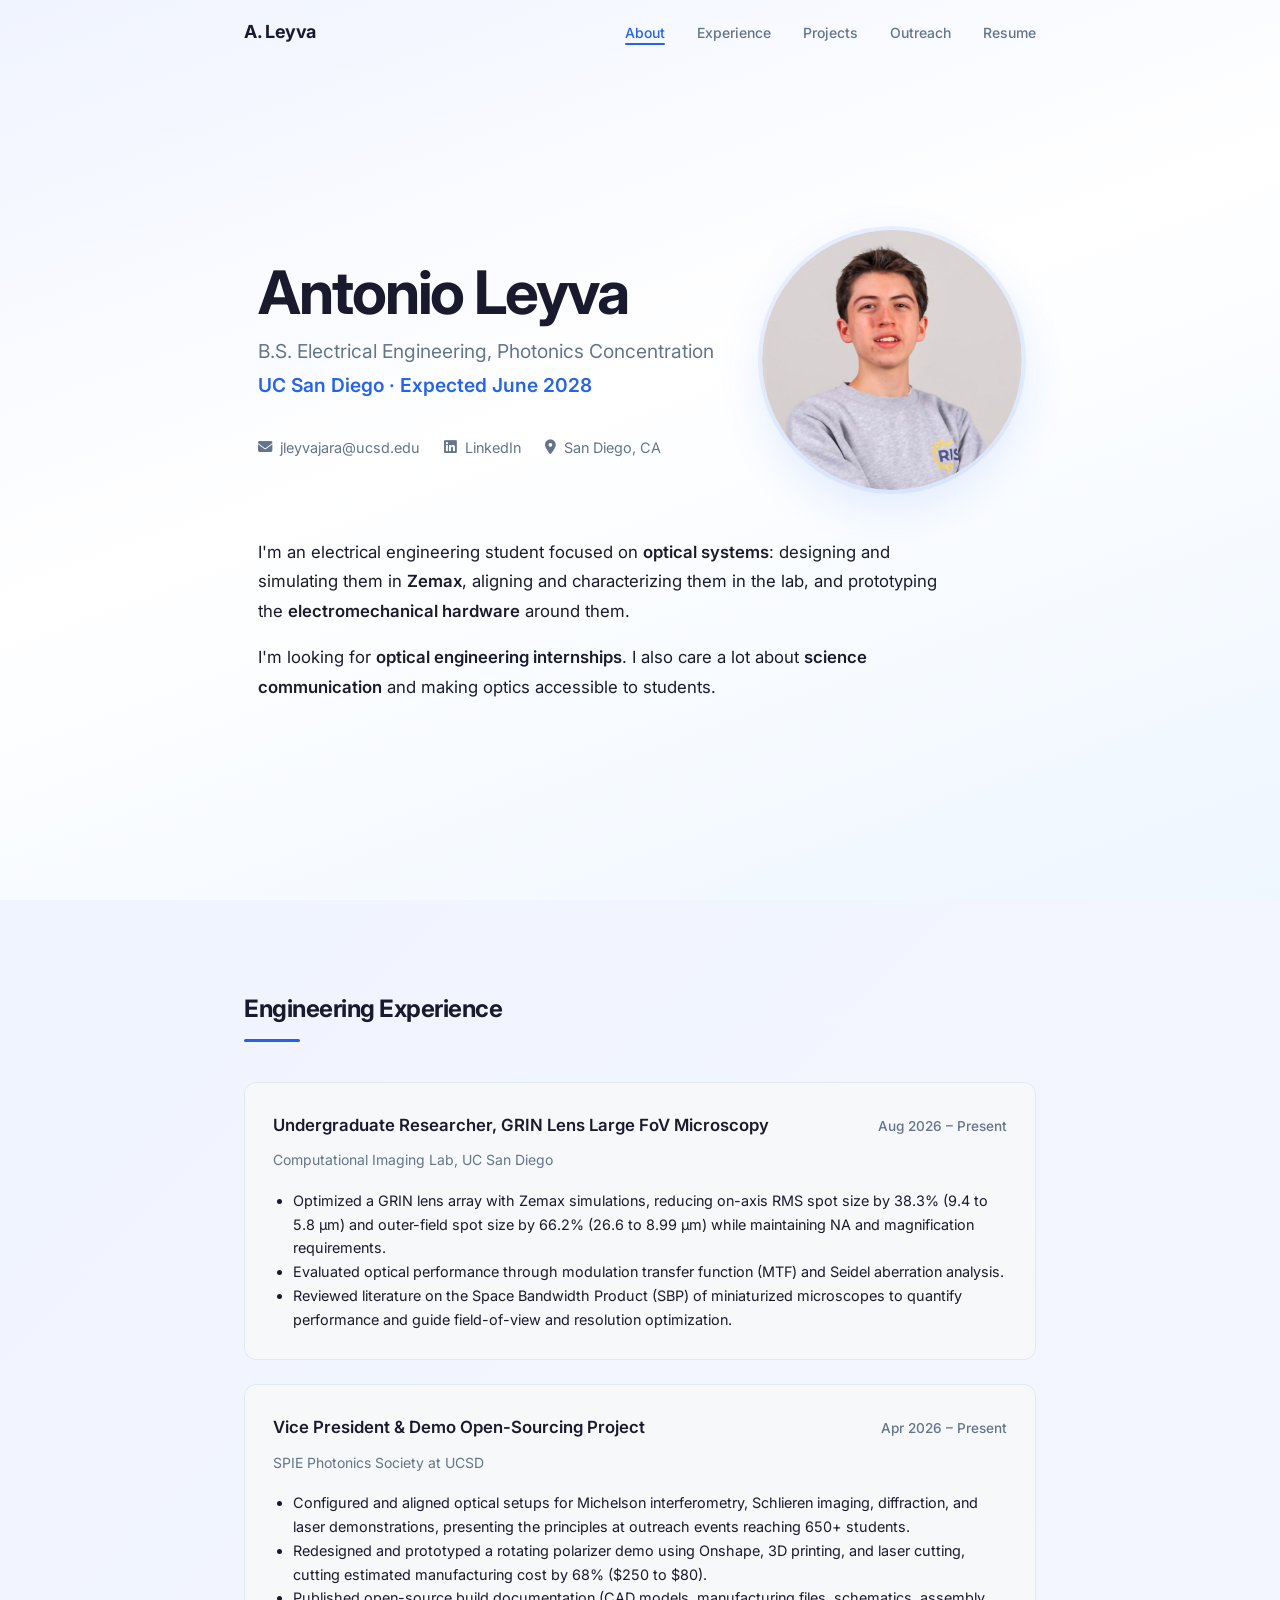
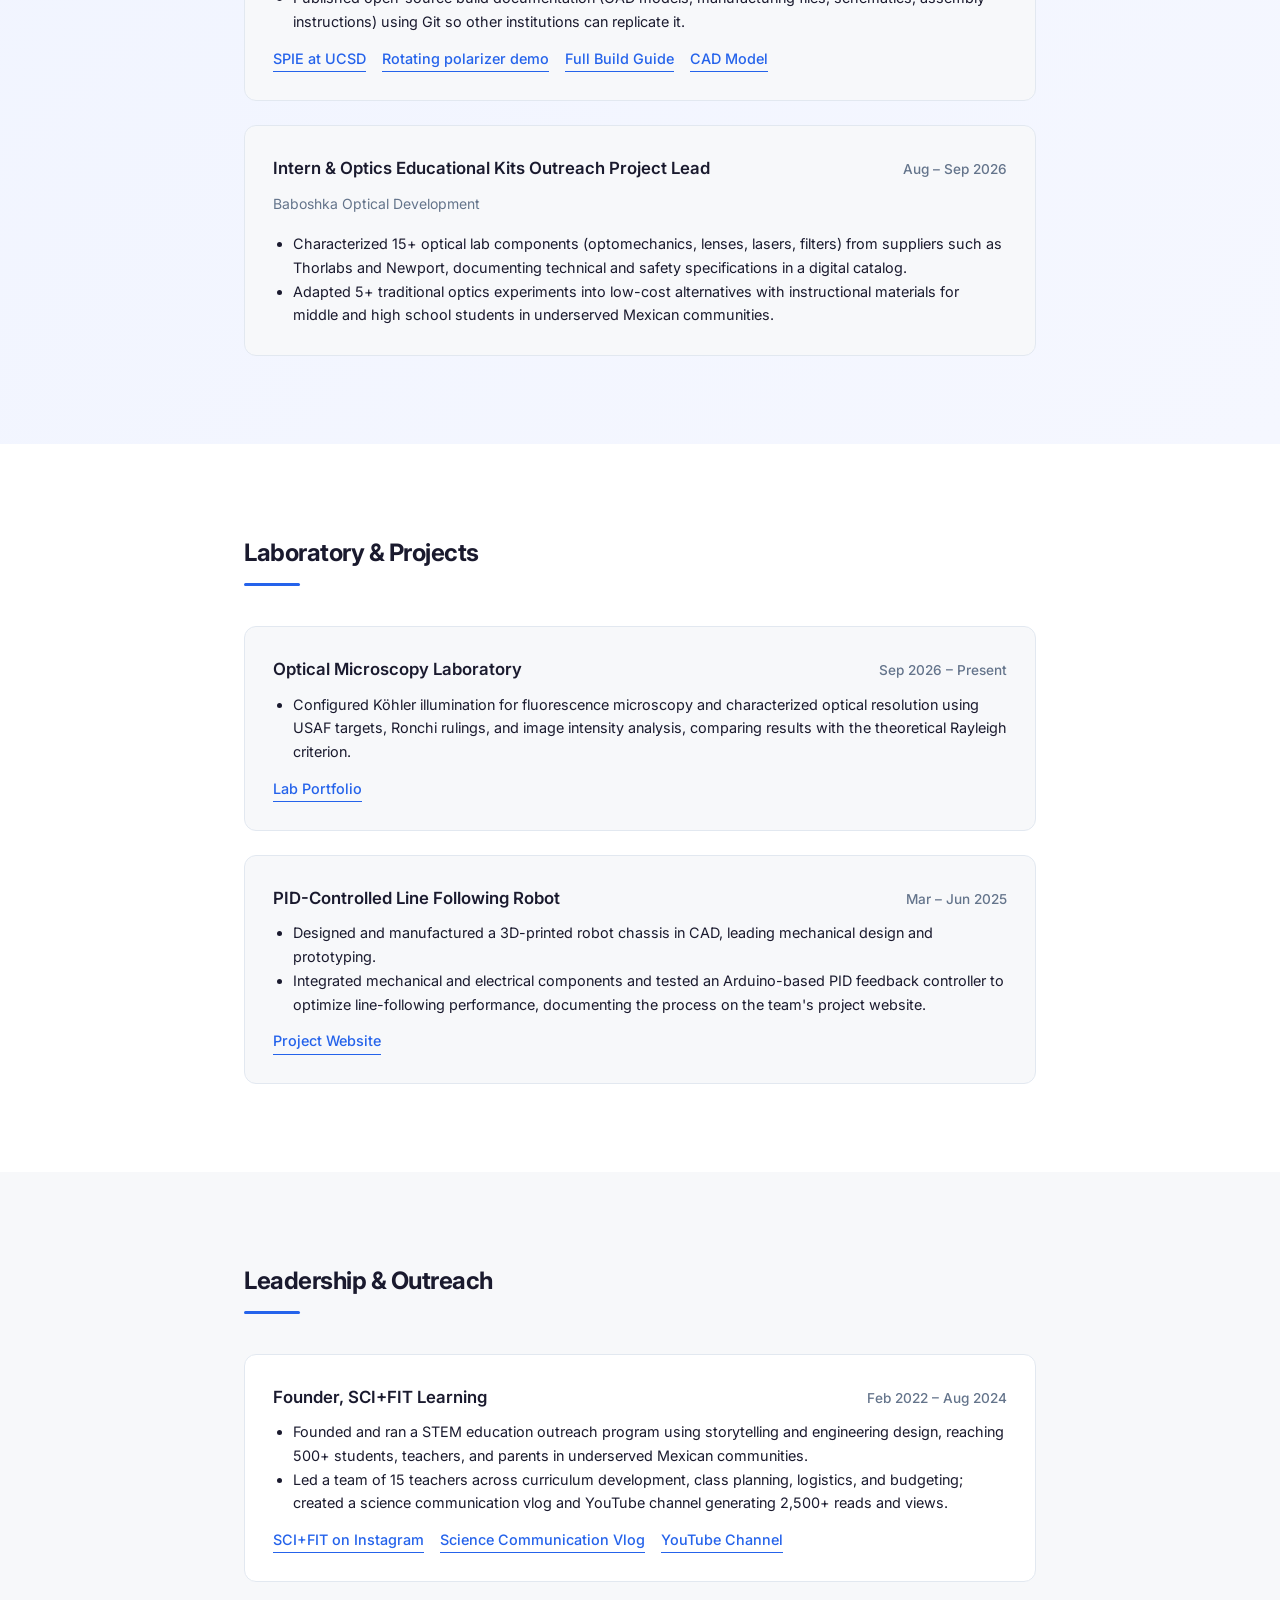
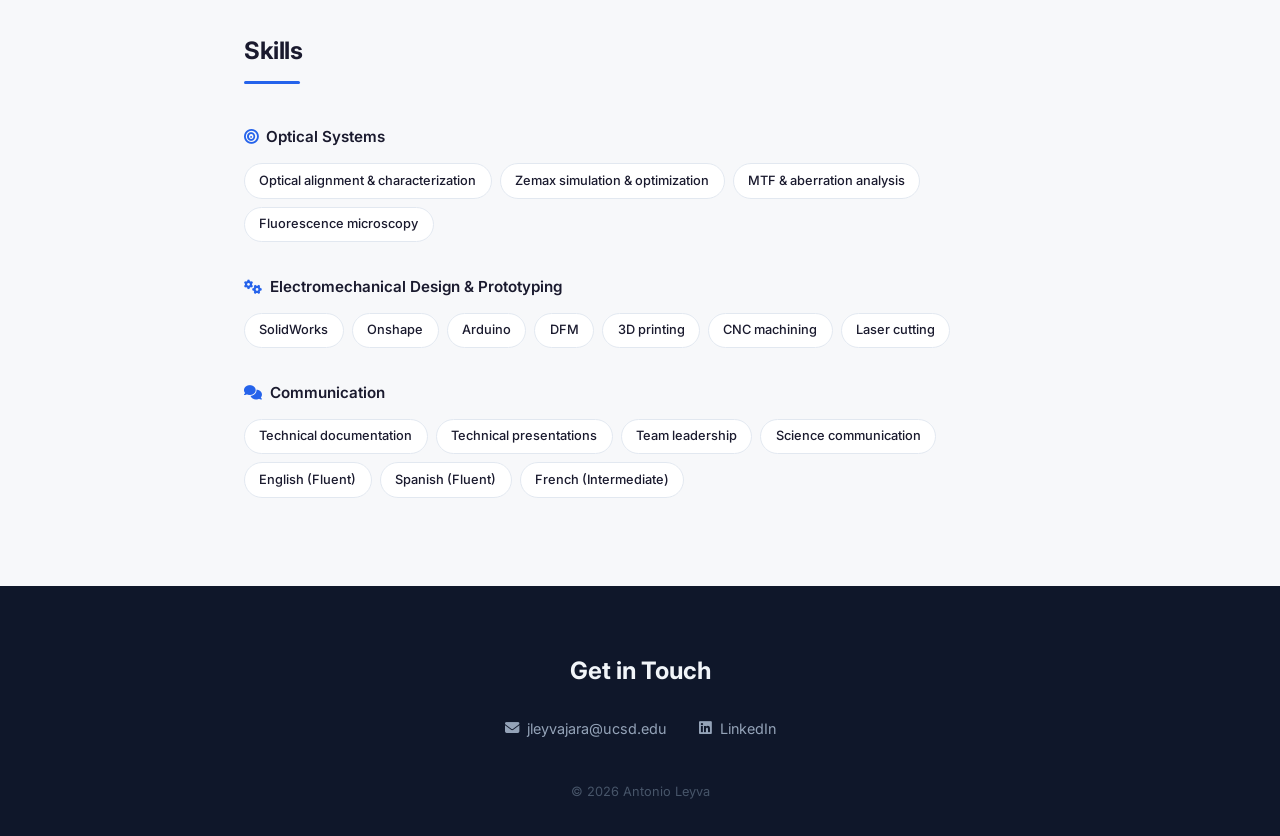
==== commit 26247438: "Update Project Links" ====
--- a/index.html
+++ b/index.html
@@ -100,8 +100,10 @@
           <li>Published open-source build documentation (CAD models, manufacturing files, schematics, assembly instructions) using Git so other institutions can replicate it.</li>
         </ul>
         <div class="project-links">
+          <a href="https://photonicsatucsd.com/" target="_blank" rel="noopener" class="inline-link">SPIE at UCSD</a>
           <a href="https://photonicsatucsd.com/demos/rotating-polarizer/" target="_blank" rel="noopener" class="inline-link">Rotating polarizer demo</a>
-          <a href="https://photonicsatucsd.com/" target="_blank" rel="noopener" class="inline-link">SPIE at UCSD</a>
+          <a href="https://docs.google.com/document/d/17LX7pu8DwwLDtRS-0BdYAuyCTlxGZm-d26hJAvVb6G0/edit?usp=sharing" target="_blank" rel="noopener" class="inline-link">Full Build Guide</a>
+          <a href="https://cad.onshape.com/documents/973d08c03346aa7f2df32aaa/w/ab300ccd5454226b7df219cc/e/f430be3e1cba726abb87b598?page=2&email=jleyvajara@ucsd.edu" target="_blank" rel="noopener" class="inline-link">CAD Model</a>
         </div>
       </div>
 
@@ -131,6 +133,9 @@
         <ul class="experience-details">
           <li>Configured K&ouml;hler illumination for fluorescence microscopy and characterized optical resolution using USAF targets, Ronchi rulings, and image intensity analysis, comparing results with the theoretical Rayleigh criterion.</li>
         </ul>
+        <div class="project-links">
+          <a href="https://docs.google.com/document/d/1xBBrJ8LxjoQiHo3te-tncJ_fxqUFlbQRoViluK-bv0Q/edit?usp=sharing" target="_blank" rel="noopener" class="inline-link">Lab Portfolio</a>
+        </div>
       </div>
 
       <div class="experience-card reveal">
@@ -142,8 +147,10 @@
           <li>Designed and manufactured a 3D-printed robot chassis in CAD, leading mechanical design and prototyping.</li>
           <li>Integrated mechanical and electrical components and tested an Arduino-based PID feedback controller to optimize line-following performance, documenting the process on the team's project website.</li>
         </ul>
-      </div>
-    </div>
+        <div class="project-links">
+          <a href="https://sites.google.com/ucsd.edu/confusedmatlabusers" target="_blank" rel="noopener" class="inline-link">Project Website</a>
+        </div>
+      </div>
   </section>
 
   <section class="section section-alt" id="leadership">
@@ -161,6 +168,8 @@
         </ul>
         <div class="project-links">
           <a href="https://www.instagram.com/scifit.learning/" target="_blank" rel="noopener" class="inline-link">SCI+FIT on Instagram</a>
+          <a href="https://anthonyleyva21.substack.com/" target="_blank" rel="noopener" class="inline-link">Science Communication Vlog</a> 
+          <a href="https://www.youtube.com/@antonioleyvaproductions/videos" target="_blank" rel="noopener" class="inline-link">YouTube Channel</a> 
         </div>
       </div>
 
